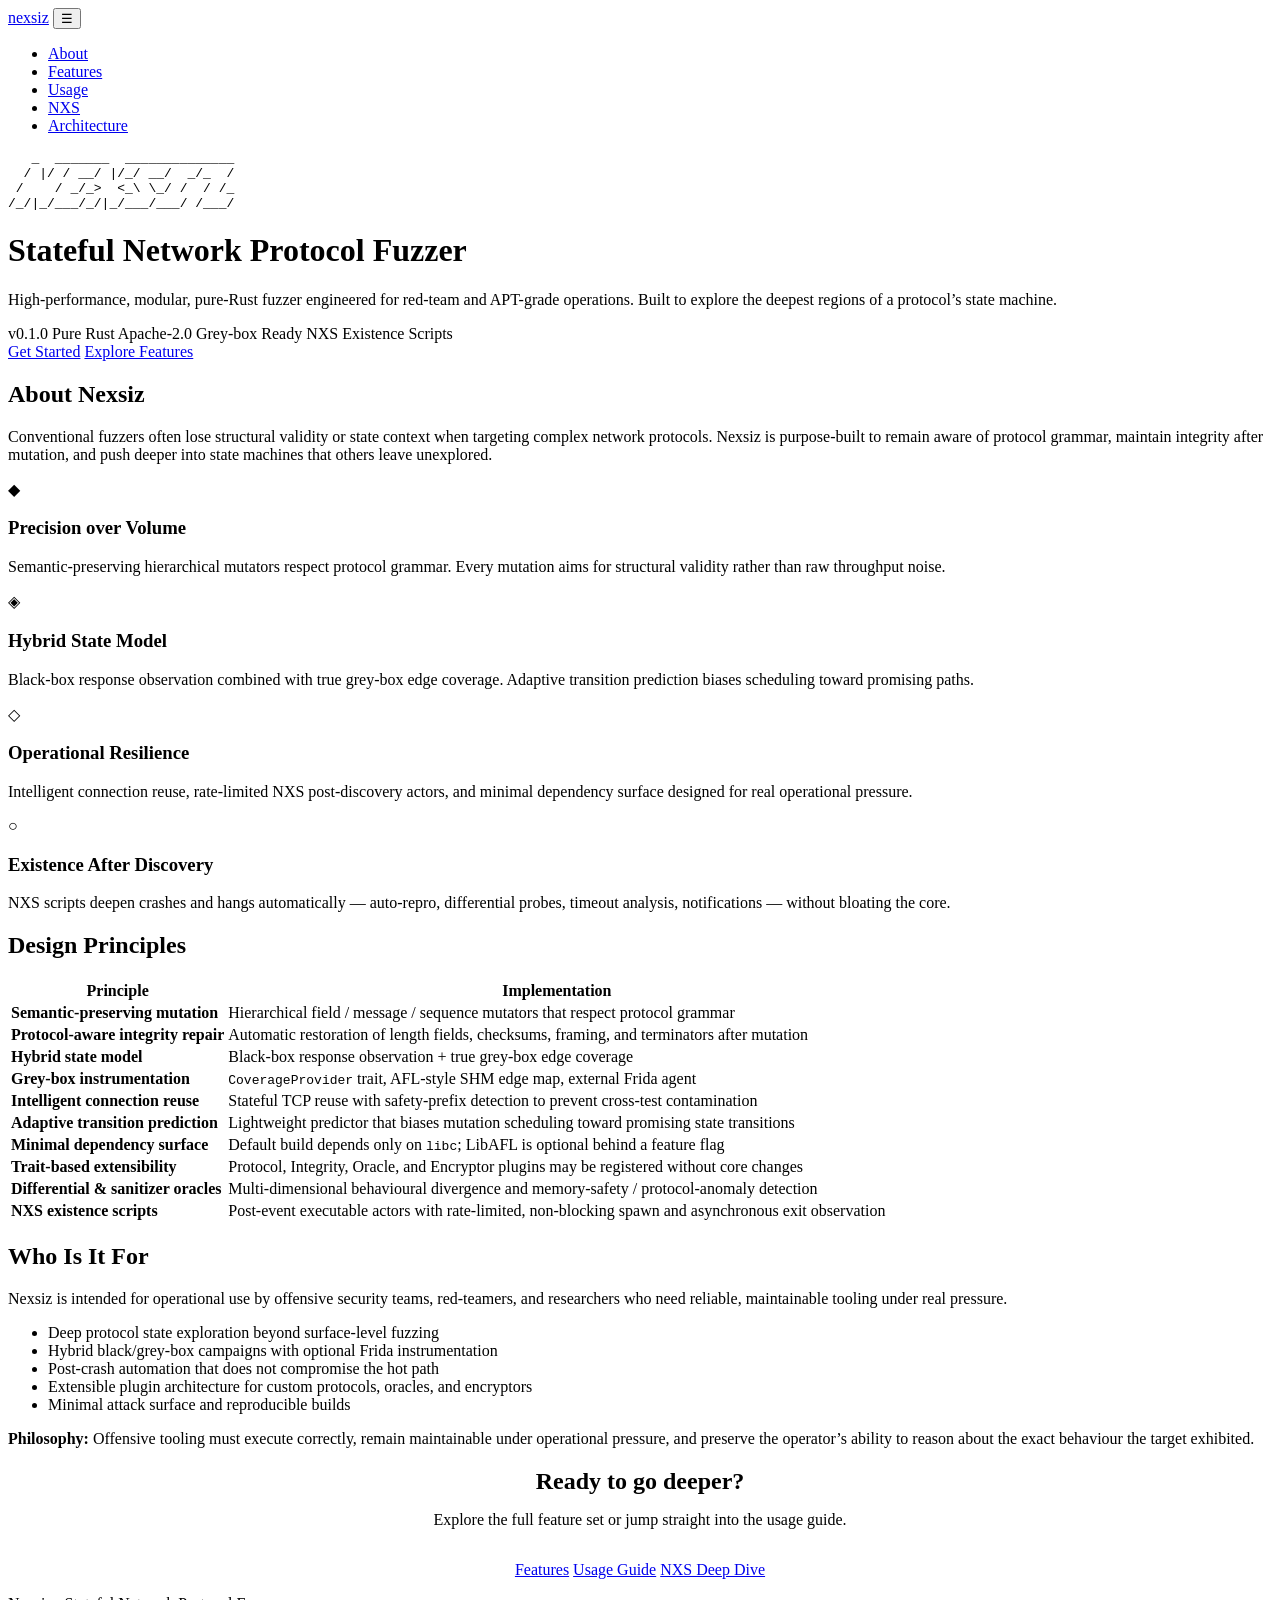
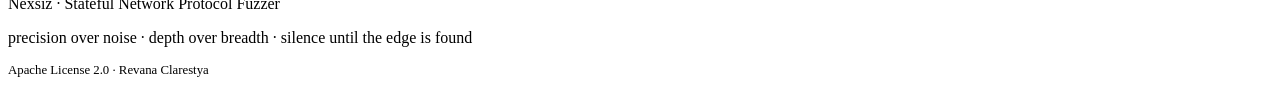
==== index.html @ 16fc395d "Add files via upload" ====
<!DOCTYPE html>
<html lang="en">
<head>
  <meta charset="UTF-8">
  <meta name="viewport" content="width=device-width, initial-scale=1.0">
  <meta name="description" content="Nexsiz – Stateful Network Protocol Fuzzer. Precision over noise. Depth over breadth.">
  <title>Nexsiz – Stateful Network Protocol Fuzzer</title>
  <link rel="stylesheet" href="css/style.css">
  <link rel="preconnect" href="https://fonts.googleapis.com">
  <link rel="preconnect" href="https://fonts.gstatic.com" crossorigin>
  <link href="https://fonts.googleapis.com/css2?family=Inter:wght@400;500;600;700&family=JetBrains+Mono:wght@400;500;600&display=swap" rel="stylesheet">
</head>
<body>
  <nav class="navbar">
    <div class="nav-inner">
      <a href="index.html" class="logo">nex<span>siz</span></a>
      <button class="nav-toggle" aria-label="Menu">☰</button>
      <ul class="nav-links">
        <li><a href="index.html" class="active">About</a></li>
        <li><a href="features.html">Features</a></li>
        <li><a href="usage.html">Usage</a></li>
        <li><a href="nxs.html">NXS</a></li>
        <li><a href="architecture.html">Architecture</a></li>
      </ul>
    </div>
  </nav>

  <header class="hero">
    <div class="container">
      <pre class="ascii-banner">   _  _______  ______________    
  / |/ / __/ |/_/ __/  _/_  /    
 /    / _/_>  &lt;_\ \_/ /  / /_    
/_/|_/___/_/|_/___/___/ /___/    </pre>
      <h1>Stateful Network Protocol Fuzzer</h1>
      <p class="tagline">
        High-performance, modular, pure-Rust fuzzer engineered for red-team and APT-grade operations.
        Built to explore the deepest regions of a protocol’s state machine.
      </p>
      <div class="hero-badges">
        <span class="badge accent">v0.1.0</span>
        <span class="badge">Pure Rust</span>
        <span class="badge">Apache-2.0</span>
        <span class="badge">Grey-box Ready</span>
        <span class="badge">NXS Existence Scripts</span>
      </div>
      <div class="btn-group">
        <a href="usage.html" class="btn btn-primary">Get Started</a>
        <a href="features.html" class="btn btn-secondary">Explore Features</a>
      </div>
    </div>
  </header>

  <main>
    <section>
      <div class="container">
        <div class="section-title">
          <h2>About Nexsiz</h2>
        </div>
        <p class="section-lead">
          Conventional fuzzers often lose structural validity or state context when targeting complex network protocols.
          Nexsiz is purpose-built to remain aware of protocol grammar, maintain integrity after mutation, and push deeper into state machines that others leave unexplored.
        </p>

        <div class="grid grid-2">
          <div class="card">
            <div class="card-icon">◆</div>
            <h3>Precision over Volume</h3>
            <p>Semantic-preserving hierarchical mutators respect protocol grammar. Every mutation aims for structural validity rather than raw throughput noise.</p>
          </div>
          <div class="card">
            <div class="card-icon">◈</div>
            <h3>Hybrid State Model</h3>
            <p>Black-box response observation combined with true grey-box edge coverage. Adaptive transition prediction biases scheduling toward promising paths.</p>
          </div>
          <div class="card">
            <div class="card-icon">◇</div>
            <h3>Operational Resilience</h3>
            <p>Intelligent connection reuse, rate-limited NXS post-discovery actors, and minimal dependency surface designed for real operational pressure.</p>
          </div>
          <div class="card">
            <div class="card-icon">○</div>
            <h3>Existence After Discovery</h3>
            <p>NXS scripts deepen crashes and hangs automatically — auto-repro, differential probes, timeout analysis, notifications — without bloating the core.</p>
          </div>
        </div>
      </div>
    </section>

    <section style="background: var(--bg-secondary);">
      <div class="container">
        <div class="section-title">
          <h2>Design Principles</h2>
        </div>
        <div class="table-wrap">
          <table>
            <thead>
              <tr>
                <th>Principle</th>
                <th>Implementation</th>
              </tr>
            </thead>
            <tbody>
              <tr>
                <td><strong>Semantic-preserving mutation</strong></td>
                <td>Hierarchical field / message / sequence mutators that respect protocol grammar</td>
              </tr>
              <tr>
                <td><strong>Protocol-aware integrity repair</strong></td>
                <td>Automatic restoration of length fields, checksums, framing, and terminators after mutation</td>
              </tr>
              <tr>
                <td><strong>Hybrid state model</strong></td>
                <td>Black-box response observation + true grey-box edge coverage</td>
              </tr>
              <tr>
                <td><strong>Grey-box instrumentation</strong></td>
                <td><code>CoverageProvider</code> trait, AFL-style SHM edge map, external Frida agent</td>
              </tr>
              <tr>
                <td><strong>Intelligent connection reuse</strong></td>
                <td>Stateful TCP reuse with safety-prefix detection to prevent cross-test contamination</td>
              </tr>
              <tr>
                <td><strong>Adaptive transition prediction</strong></td>
                <td>Lightweight predictor that biases mutation scheduling toward promising state transitions</td>
              </tr>
              <tr>
                <td><strong>Minimal dependency surface</strong></td>
                <td>Default build depends only on <code>libc</code>; LibAFL is optional behind a feature flag</td>
              </tr>
              <tr>
                <td><strong>Trait-based extensibility</strong></td>
                <td>Protocol, Integrity, Oracle, and Encryptor plugins may be registered without core changes</td>
              </tr>
              <tr>
                <td><strong>Differential &amp; sanitizer oracles</strong></td>
                <td>Multi-dimensional behavioural divergence and memory-safety / protocol-anomaly detection</td>
              </tr>
              <tr>
                <td><strong>NXS existence scripts</strong></td>
                <td>Post-event executable actors with rate-limited, non-blocking spawn and asynchronous exit observation</td>
              </tr>
            </tbody>
          </table>
        </div>
      </div>
    </section>

    <section>
      <div class="container">
        <div class="section-title">
          <h2>Who Is It For</h2>
        </div>
        <p class="section-lead">
          Nexsiz is intended for operational use by offensive security teams, red-teamers, and researchers who need reliable, maintainable tooling under real pressure.
        </p>
        <ul class="feature-list">
          <li>Deep protocol state exploration beyond surface-level fuzzing</li>
          <li>Hybrid black/grey-box campaigns with optional Frida instrumentation</li>
          <li>Post-crash automation that does not compromise the hot path</li>
          <li>Extensible plugin architecture for custom protocols, oracles, and encryptors</li>
          <li>Minimal attack surface and reproducible builds</li>
        </ul>
        <div class="callout mt-4">
          <p><strong>Philosophy:</strong> Offensive tooling must execute correctly, remain maintainable under operational pressure, and preserve the operator’s ability to reason about the exact behaviour the target exhibited.</p>
        </div>
      </div>
    </section>

    <section style="background: var(--bg-secondary);">
      <div class="container" style="text-align: center;">
        <h2 style="margin-bottom: 1rem;">Ready to go deeper?</h2>
        <p class="text-muted" style="margin-bottom: 2rem;">Explore the full feature set or jump straight into the usage guide.</p>
        <div class="btn-group">
          <a href="features.html" class="btn btn-primary">Features</a>
          <a href="usage.html" class="btn btn-secondary">Usage Guide</a>
          <a href="nxs.html" class="btn btn-secondary">NXS Deep Dive</a>
        </div>
      </div>
    </section>
  </main>

  <footer>
    <div class="container">
      <p>Nexsiz · Stateful Network Protocol Fuzzer</p>
      <p class="tagline-footer">precision over noise · depth over breadth · silence until the edge is found</p>
      <p class="text-muted" style="margin-top: 1rem; font-size: 0.8rem;">Apache License 2.0 · Revana Clarestya</p>
    </div>
  </footer>

  <script src="js/main.js"></script>
</body>
</html>
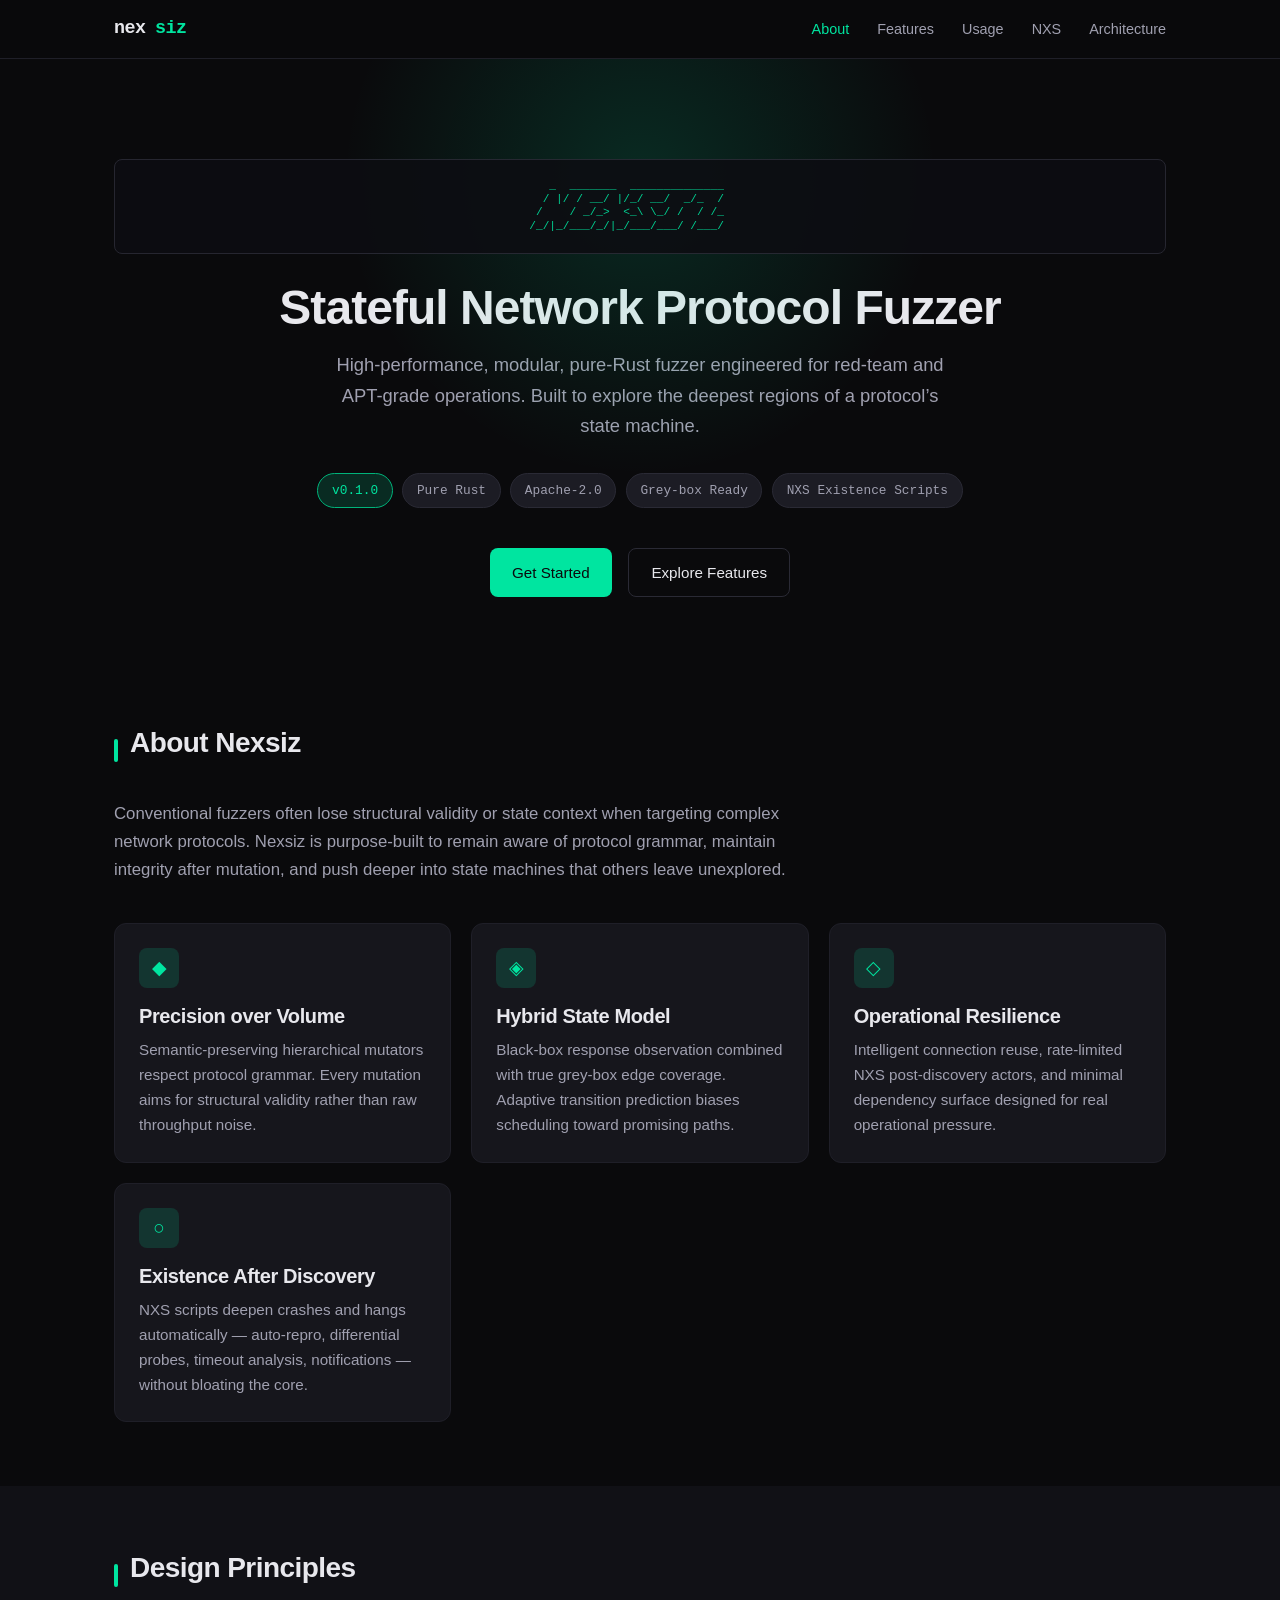
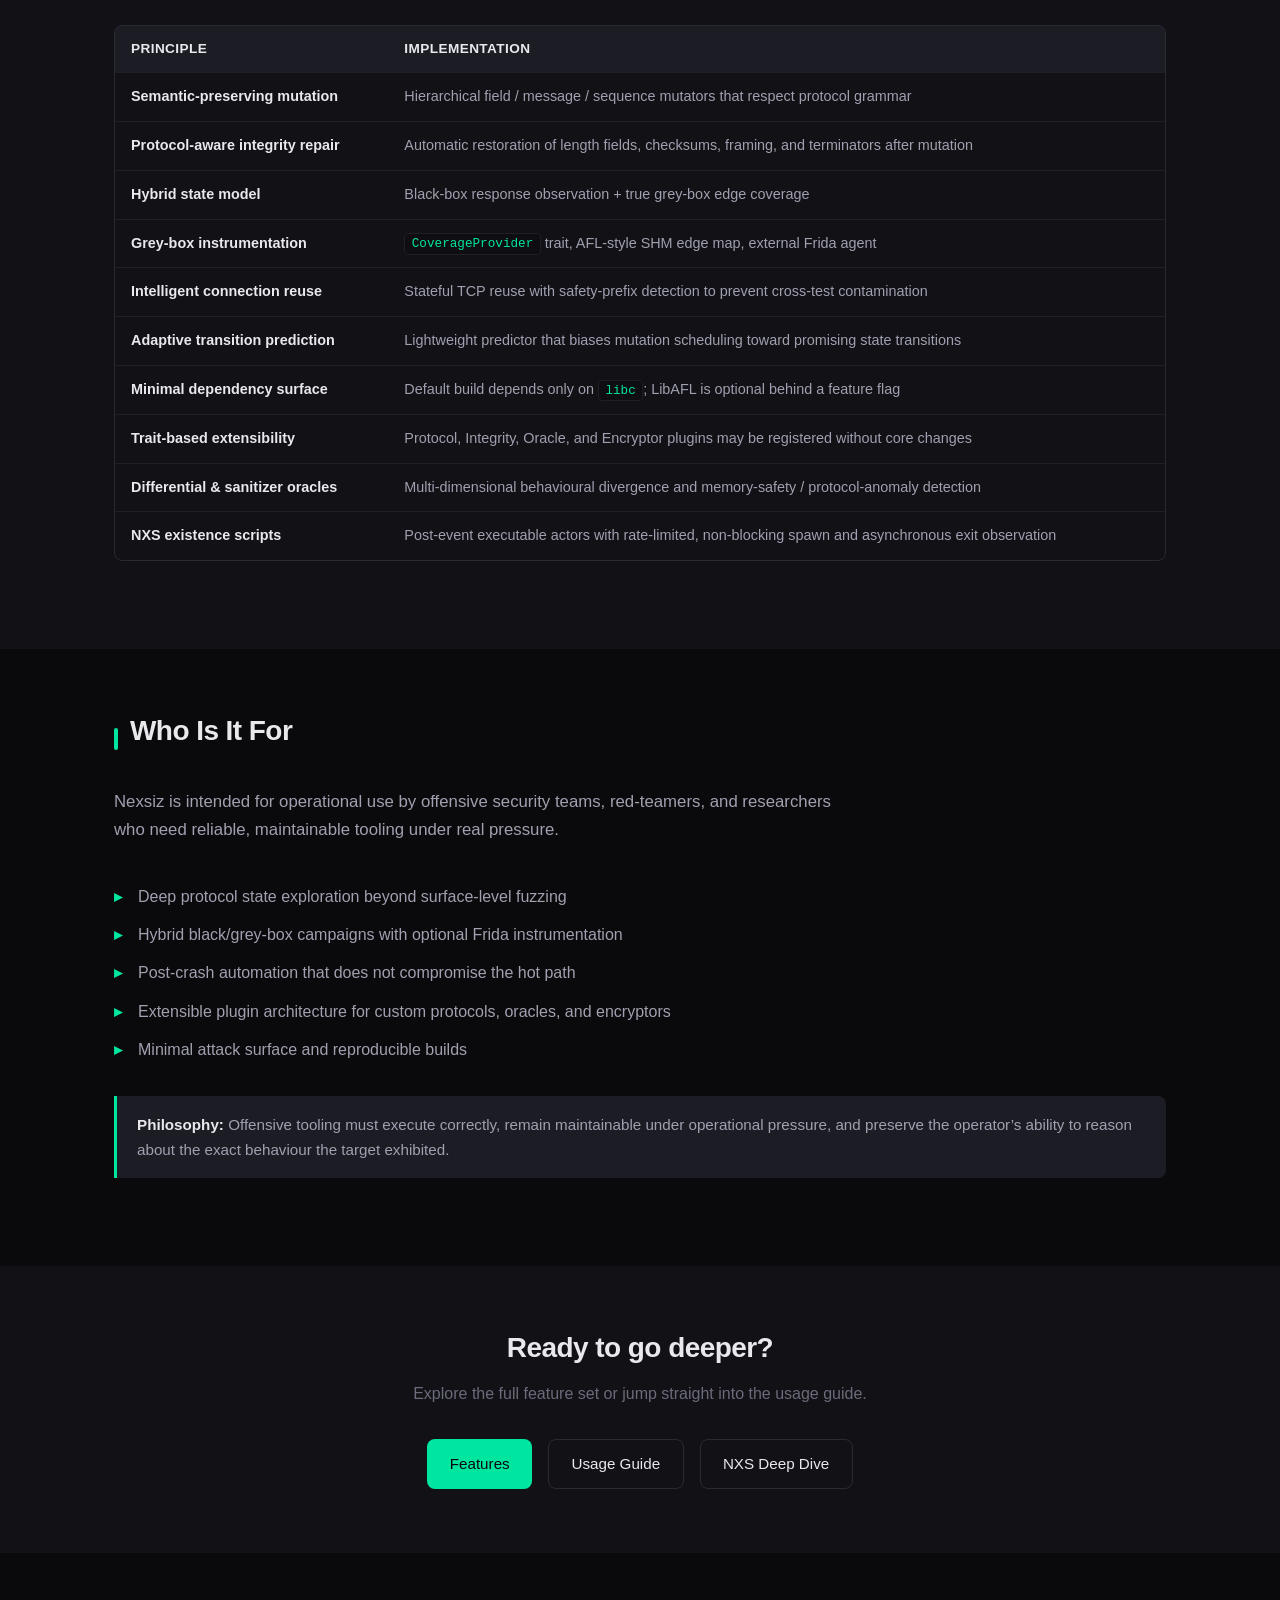
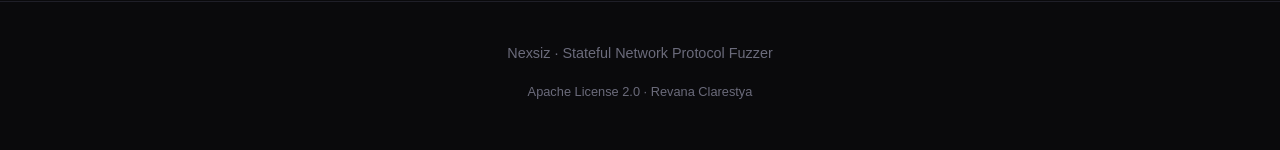
==== commit 8f887a09: "Update index.html" ====
--- a/index.html
+++ b/index.html
@@ -183,7 +183,6 @@
   <footer>
     <div class="container">
       <p>Nexsiz · Stateful Network Protocol Fuzzer</p>
-      <p class="tagline-footer">precision over noise · depth over breadth · silence until the edge is found</p>
       <p class="text-muted" style="margin-top: 1rem; font-size: 0.8rem;">Apache License 2.0 · Revana Clarestya</p>
     </div>
   </footer>
--- a/css/style.css
+++ b/css/style.css
@@ -0,0 +1,612 @@
+/* Nexsiz – Dark Minimal Professional Theme
+   Precision over noise. Depth over breadth.
+*/
+
+:root {
+  --bg-primary: #0a0a0c;
+  --bg-secondary: #111116;
+  --bg-card: #16161c;
+  --bg-elevated: #1c1c24;
+  --border: #2a2a35;
+  --border-subtle: #1f1f28;
+  --text-primary: #e8e8ed;
+  --text-secondary: #a0a0b0;
+  --text-muted: #6b6b7b;
+  --accent: #00e5a0;
+  --accent-dim: #00b37a;
+  --accent-glow: rgba(0, 229, 160, 0.15);
+  --danger: #ff4d6a;
+  --warning: #ffb020;
+  --info: #4dabf7;
+  --code-bg: #0d0d12;
+  --font-sans: "Inter", "SF Pro Display", -apple-system, BlinkMacSystemFont, "Segoe UI", Roboto, sans-serif;
+  --font-mono: "JetBrains Mono", "Fira Code", "SF Mono", Consolas, monospace;
+  --radius: 8px;
+  --radius-lg: 12px;
+  --shadow: 0 4px 24px rgba(0, 0, 0, 0.4);
+  --transition: 0.2s ease;
+}
+
+*,
+*::before,
+*::after {
+  box-sizing: border-box;
+  margin: 0;
+  padding: 0;
+}
+
+html {
+  scroll-behavior: smooth;
+  font-size: 16px;
+}
+
+body {
+  font-family: var(--font-sans);
+  background: var(--bg-primary);
+  color: var(--text-primary);
+  line-height: 1.65;
+  min-height: 100vh;
+  -webkit-font-smoothing: antialiased;
+  -moz-osx-font-smoothing: grayscale;
+}
+
+/* Typography */
+h1, h2, h3, h4, h5, h6 {
+  font-weight: 600;
+  letter-spacing: -0.02em;
+  color: var(--text-primary);
+  line-height: 1.25;
+}
+
+h1 { font-size: 2.5rem; }
+h2 { font-size: 1.75rem; margin-bottom: 1rem; }
+h3 { font-size: 1.25rem; margin-bottom: 0.75rem; }
+h4 { font-size: 1.05rem; }
+
+p {
+  margin-bottom: 1rem;
+  color: var(--text-secondary);
+}
+
+a {
+  color: var(--accent);
+  text-decoration: none;
+  transition: color var(--transition);
+}
+
+a:hover {
+  color: var(--accent-dim);
+}
+
+strong {
+  color: var(--text-primary);
+  font-weight: 600;
+}
+
+/* Layout */
+.container {
+  width: 100%;
+  max-width: 1100px;
+  margin: 0 auto;
+  padding: 0 1.5rem;
+}
+
+/* Navigation */
+.navbar {
+  position: sticky;
+  top: 0;
+  z-index: 100;
+  background: rgba(10, 10, 12, 0.85);
+  backdrop-filter: blur(12px);
+  border-bottom: 1px solid var(--border-subtle);
+  padding: 0.85rem 0;
+}
+
+.nav-inner {
+  display: flex;
+  align-items: center;
+  justify-content: space-between;
+  max-width: 1100px;
+  margin: 0 auto;
+  padding: 0 1.5rem;
+}
+
+.logo {
+  display: flex;
+  align-items: center;
+  gap: 0.6rem;
+  font-family: var(--font-mono);
+  font-weight: 600;
+  font-size: 1.15rem;
+  color: var(--text-primary);
+  letter-spacing: -0.03em;
+}
+
+.logo span {
+  color: var(--accent);
+}
+
+.nav-links {
+  display: flex;
+  gap: 1.75rem;
+  list-style: none;
+}
+
+.nav-links a {
+  color: var(--text-secondary);
+  font-size: 0.9rem;
+  font-weight: 500;
+  transition: color var(--transition);
+}
+
+.nav-links a:hover,
+.nav-links a.active {
+  color: var(--accent);
+}
+
+.nav-toggle {
+  display: none;
+  background: none;
+  border: none;
+  color: var(--text-primary);
+  cursor: pointer;
+  font-size: 1.4rem;
+}
+
+/* Hero */
+.hero {
+  padding: 5rem 0 4rem;
+  text-align: center;
+  position: relative;
+  overflow: hidden;
+}
+
+.hero::before {
+  content: "";
+  position: absolute;
+  top: -30%;
+  left: 50%;
+  transform: translateX(-50%);
+  width: 600px;
+  height: 600px;
+  background: radial-gradient(circle, var(--accent-glow) 0%, transparent 70%);
+  pointer-events: none;
+}
+
+.ascii-banner {
+  font-family: var(--font-mono);
+  font-size: 0.7rem;
+  line-height: 1.2;
+  color: var(--accent);
+  margin-bottom: 1.5rem;
+  white-space: pre;
+  overflow-x: auto;
+  opacity: 0.9;
+}
+
+.hero h1 {
+  font-size: clamp(2rem, 5vw, 3rem);
+  margin-bottom: 0.75rem;
+}
+
+.hero .tagline {
+  font-size: 1.15rem;
+  color: var(--text-secondary);
+  max-width: 640px;
+  margin: 0 auto 2rem;
+}
+
+.hero-badges {
+  display: flex;
+  flex-wrap: wrap;
+  gap: 0.6rem;
+  justify-content: center;
+  margin-bottom: 2.5rem;
+}
+
+.badge {
+  display: inline-flex;
+  align-items: center;
+  gap: 0.35rem;
+  padding: 0.35rem 0.85rem;
+  background: var(--bg-elevated);
+  border: 1px solid var(--border);
+  border-radius: 999px;
+  font-size: 0.8rem;
+  font-family: var(--font-mono);
+  color: var(--text-secondary);
+}
+
+.badge.accent {
+  border-color: var(--accent-dim);
+  color: var(--accent);
+  background: var(--accent-glow);
+}
+
+.btn-group {
+  display: flex;
+  gap: 1rem;
+  justify-content: center;
+  flex-wrap: wrap;
+}
+
+.btn {
+  display: inline-flex;
+  align-items: center;
+  gap: 0.5rem;
+  padding: 0.7rem 1.4rem;
+  border-radius: var(--radius);
+  font-weight: 500;
+  font-size: 0.95rem;
+  transition: all var(--transition);
+  cursor: pointer;
+  border: none;
+}
+
+.btn-primary {
+  background: var(--accent);
+  color: #0a0a0c;
+}
+
+.btn-primary:hover {
+  background: var(--accent-dim);
+  color: #0a0a0c;
+  transform: translateY(-1px);
+}
+
+.btn-secondary {
+  background: transparent;
+  color: var(--text-primary);
+  border: 1px solid var(--border);
+}
+
+.btn-secondary:hover {
+  border-color: var(--accent);
+  color: var(--accent);
+}
+
+/* Sections */
+section {
+  padding: 4rem 0;
+}
+
+.section-title {
+  display: flex;
+  align-items: center;
+  gap: 0.75rem;
+  margin-bottom: 1.5rem;
+}
+
+.section-title::before {
+  content: "";
+  width: 4px;
+  height: 1.4rem;
+  background: var(--accent);
+  border-radius: 2px;
+}
+
+.section-lead {
+  font-size: 1.05rem;
+  color: var(--text-secondary);
+  max-width: 720px;
+  margin-bottom: 2.5rem;
+}
+
+/* Cards */
+.grid {
+  display: grid;
+  gap: 1.25rem;
+}
+
+.grid-2 {
+  grid-template-columns: repeat(auto-fit, minmax(280px, 1fr));
+}
+
+.grid-3 {
+  grid-template-columns: repeat(auto-fit, minmax(240px, 1fr));
+}
+
+.card {
+  background: var(--bg-card);
+  border: 1px solid var(--border-subtle);
+  border-radius: var(--radius-lg);
+  padding: 1.5rem;
+  transition: border-color var(--transition), transform var(--transition);
+}
+
+.card:hover {
+  border-color: var(--border);
+  transform: translateY(-2px);
+}
+
+.card-icon {
+  width: 40px;
+  height: 40px;
+  display: flex;
+  align-items: center;
+  justify-content: center;
+  background: var(--accent-glow);
+  border-radius: var(--radius);
+  color: var(--accent);
+  font-size: 1.2rem;
+  margin-bottom: 1rem;
+}
+
+.card h3 {
+  margin-bottom: 0.5rem;
+}
+
+.card p {
+  font-size: 0.95rem;
+  margin-bottom: 0;
+}
+
+/* Feature list */
+.feature-list {
+  list-style: none;
+}
+
+.feature-list li {
+  position: relative;
+  padding-left: 1.5rem;
+  margin-bottom: 0.75rem;
+  color: var(--text-secondary);
+}
+
+.feature-list li::before {
+  content: "▸";
+  position: absolute;
+  left: 0;
+  color: var(--accent);
+  font-weight: bold;
+}
+
+/* Code blocks */
+pre, code {
+  font-family: var(--font-mono);
+}
+
+code {
+  background: var(--code-bg);
+  padding: 0.15rem 0.4rem;
+  border-radius: 4px;
+  font-size: 0.88em;
+  color: var(--accent);
+  border: 1px solid var(--border-subtle);
+}
+
+pre {
+  background: var(--code-bg);
+  border: 1px solid var(--border);
+  border-radius: var(--radius);
+  padding: 1.25rem 1.5rem;
+  overflow-x: auto;
+  margin: 1.25rem 0;
+  font-size: 0.85rem;
+  line-height: 1.55;
+}
+
+pre code {
+  background: none;
+  padding: 0;
+  border: none;
+  color: var(--text-primary);
+  font-size: inherit;
+}
+
+.code-header {
+  display: flex;
+  justify-content: space-between;
+  align-items: center;
+  background: var(--bg-elevated);
+  border: 1px solid var(--border);
+  border-bottom: none;
+  border-radius: var(--radius) var(--radius) 0 0;
+  padding: 0.5rem 1rem;
+  font-size: 0.8rem;
+  color: var(--text-muted);
+  font-family: var(--font-mono);
+}
+
+.code-header + pre {
+  margin-top: 0;
+  border-radius: 0 0 var(--radius) var(--radius);
+}
+
+/* Tables */
+.table-wrap {
+  overflow-x: auto;
+  margin: 1.5rem 0;
+  border-radius: var(--radius);
+  border: 1px solid var(--border);
+}
+
+table {
+  width: 100%;
+  border-collapse: collapse;
+  font-size: 0.9rem;
+}
+
+th, td {
+  padding: 0.75rem 1rem;
+  text-align: left;
+  border-bottom: 1px solid var(--border-subtle);
+}
+
+th {
+  background: var(--bg-elevated);
+  color: var(--text-primary);
+  font-weight: 600;
+  font-size: 0.85rem;
+  text-transform: uppercase;
+  letter-spacing: 0.03em;
+}
+
+td {
+  color: var(--text-secondary);
+}
+
+tr:last-child td {
+  border-bottom: none;
+}
+
+tr:hover td {
+  background: rgba(255, 255, 255, 0.02);
+}
+
+/* Architecture diagram */
+.arch-box {
+  background: var(--bg-secondary);
+  border: 1px solid var(--border);
+  border-radius: var(--radius-lg);
+  padding: 1.5rem;
+  font-family: var(--font-mono);
+  font-size: 0.8rem;
+  line-height: 1.4;
+  overflow-x: auto;
+  color: var(--text-secondary);
+  white-space: pre;
+}
+
+/* Callouts */
+.callout {
+  background: var(--bg-elevated);
+  border-left: 3px solid var(--accent);
+  border-radius: 0 var(--radius) var(--radius) 0;
+  padding: 1rem 1.25rem;
+  margin: 1.5rem 0;
+}
+
+.callout.warning {
+  border-left-color: var(--warning);
+}
+
+.callout.danger {
+  border-left-color: var(--danger);
+}
+
+.callout p {
+  margin-bottom: 0;
+  font-size: 0.95rem;
+}
+
+/* Footer */
+footer {
+  border-top: 1px solid var(--border-subtle);
+  padding: 2.5rem 0;
+  margin-top: 3rem;
+  text-align: center;
+}
+
+footer p {
+  font-size: 0.9rem;
+  color: var(--text-muted);
+  margin-bottom: 0.5rem;
+}
+
+footer .tagline-footer {
+  font-family: var(--font-mono);
+  font-size: 0.8rem;
+  color: var(--text-muted);
+  opacity: 0.8;
+}
+
+/* Page header for secondary pages */
+.page-header {
+  padding: 3rem 0 2rem;
+  border-bottom: 1px solid var(--border-subtle);
+  margin-bottom: 2.5rem;
+}
+
+.page-header h1 {
+  margin-bottom: 0.5rem;
+}
+
+.page-header p {
+  font-size: 1.05rem;
+  max-width: 640px;
+}
+
+/* TOC */
+.toc {
+  background: var(--bg-card);
+  border: 1px solid var(--border-subtle);
+  border-radius: var(--radius-lg);
+  padding: 1.25rem 1.5rem;
+  margin-bottom: 2.5rem;
+}
+
+.toc h4 {
+  margin-bottom: 0.75rem;
+  color: var(--text-muted);
+  font-size: 0.8rem;
+  text-transform: uppercase;
+  letter-spacing: 0.05em;
+}
+
+.toc ul {
+  list-style: none;
+}
+
+.toc li {
+  margin-bottom: 0.4rem;
+}
+
+.toc a {
+  color: var(--text-secondary);
+  font-size: 0.9rem;
+}
+
+.toc a:hover {
+  color: var(--accent);
+}
+
+/* Responsive */
+@media (max-width: 768px) {
+  .nav-links {
+    display: none;
+    position: absolute;
+    top: 100%;
+    left: 0;
+    right: 0;
+    background: var(--bg-secondary);
+    flex-direction: column;
+    padding: 1rem 1.5rem;
+    border-bottom: 1px solid var(--border);
+    gap: 0.75rem;
+  }
+
+  .nav-links.open {
+    display: flex;
+  }
+
+  .nav-toggle {
+    display: block;
+  }
+
+  .ascii-banner {
+    font-size: 0.5rem;
+  }
+
+  h1 { font-size: 1.8rem; }
+  h2 { font-size: 1.4rem; }
+
+  section {
+    padding: 2.5rem 0;
+  }
+}
+
+/* Utility */
+.mt-1 { margin-top: 0.5rem; }
+.mt-2 { margin-top: 1rem; }
+.mt-3 { margin-top: 1.5rem; }
+.mt-4 { margin-top: 2rem; }
+.mb-0 { margin-bottom: 0; }
+.text-muted { color: var(--text-muted); }
+.text-accent { color: var(--accent); }
+.mono { font-family: var(--font-mono); }
+.divider {
+  height: 1px;
+  background: var(--border-subtle);
+  margin: 2.5rem 0;
+}
